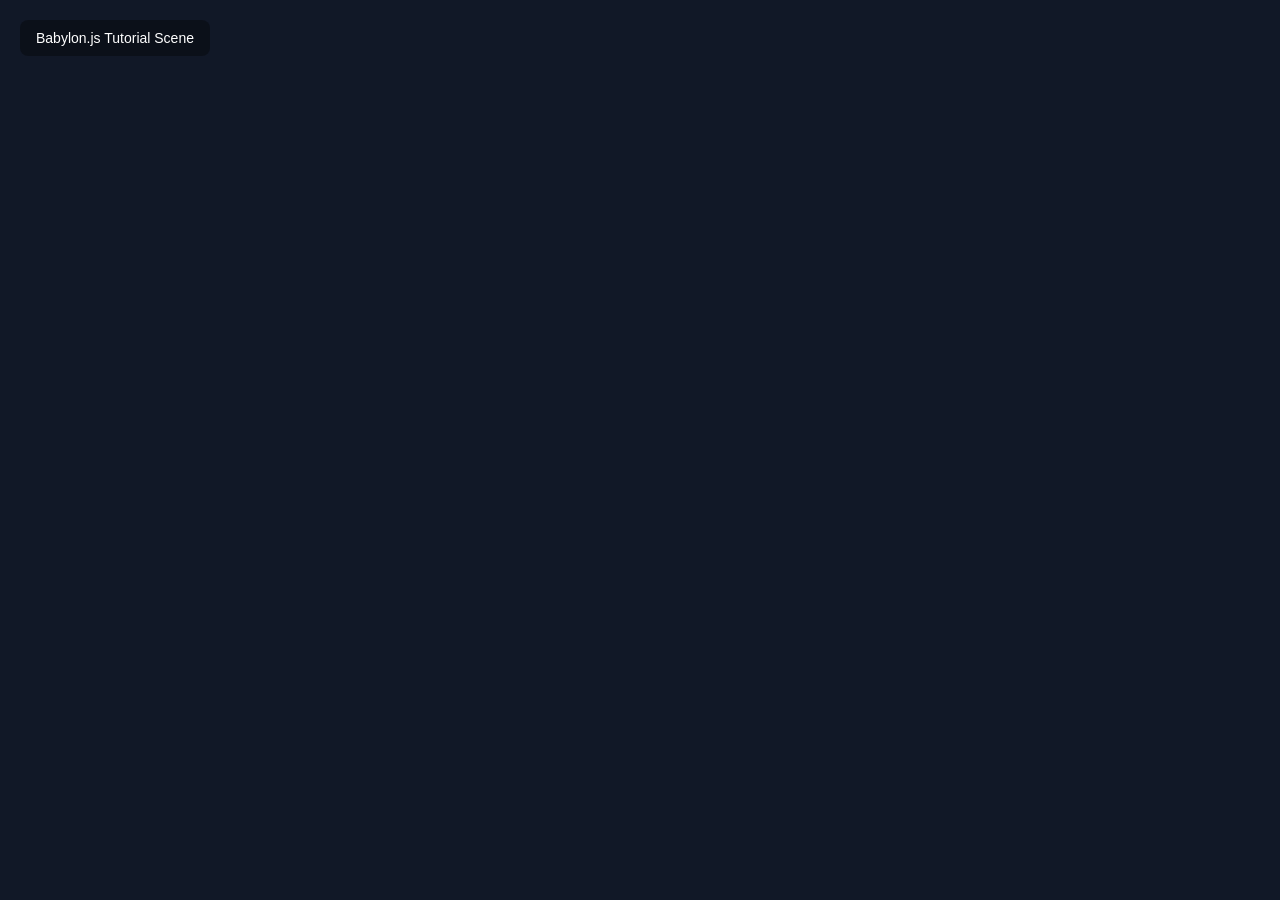
==== index.html @ eb7cc09f "Add the Babylon.js tutorial landing page" ====
<!DOCTYPE html>
<html lang="en">
  <head>
    <meta charset="UTF-8" />
    <meta name="viewport" content="width=device-width, initial-scale=1.0" />
    <title>Babylon.js Tutorial</title>
    <style>
      html, body {
        margin: 0;
        height: 100%;
        overflow: hidden;
        font-family: Arial, sans-serif;
        background: #111827;
        color: white;
      }

      canvas {
        width: 100%;
        height: 100%;
        display: block;
      }

      .info {
        position: absolute;
        top: 20px;
        left: 20px;
        padding: 10px 16px;
        background: rgba(0, 0, 0, 0.35);
        border-radius: 8px;
        font-size: 14px;
        z-index: 10;
      }
    </style>
  </head>
  <body>
    <div class="info">Babylon.js Tutorial Scene</div>
    <canvas id="renderCanvas"></canvas>

    <script src="https://cdn.babylonjs.com/babylon.js"></script>
    <script>
      const canvas = document.getElementById('renderCanvas');
      const engine = new BABYLON.Engine(canvas, true);

      const createScene = function () {
        const scene = new BABYLON.Scene(engine);
        scene.clearColor = new BABYLON.Color4(0.1, 0.1, 0.15, 1);

        const camera = new BABYLON.ArcRotateCamera(
          'camera',
          Math.PI / 2,
          Math.PI / 2.5,
          8,
          BABYLON.Vector3.Zero(),
          scene
        );
        camera.attachControl(canvas, true);

        const light = new BABYLON.HemisphericLight(
          'light',
          new BABYLON.Vector3(0, 1, 0),
          scene
        );
        light.intensity = 0.8;

        const sphere = BABYLON.MeshBuilder.CreateSphere('sphere', { diameter: 2 }, scene);
        sphere.position.y = 1;

        const ground = BABYLON.MeshBuilder.CreateGround('ground', { width: 10, height: 10 }, scene);

        const material = new BABYLON.StandardMaterial('material', scene);
        material.diffuseColor = new BABYLON.Color3(0.2, 0.6, 1);
        sphere.material = material;

        return scene;
      };

      const scene = createScene();

      engine.runRenderLoop(function () {
        scene.render();
      });

      window.addEventListener('resize', function () {
        engine.resize();
      });
    </script>
  </body>
</html>
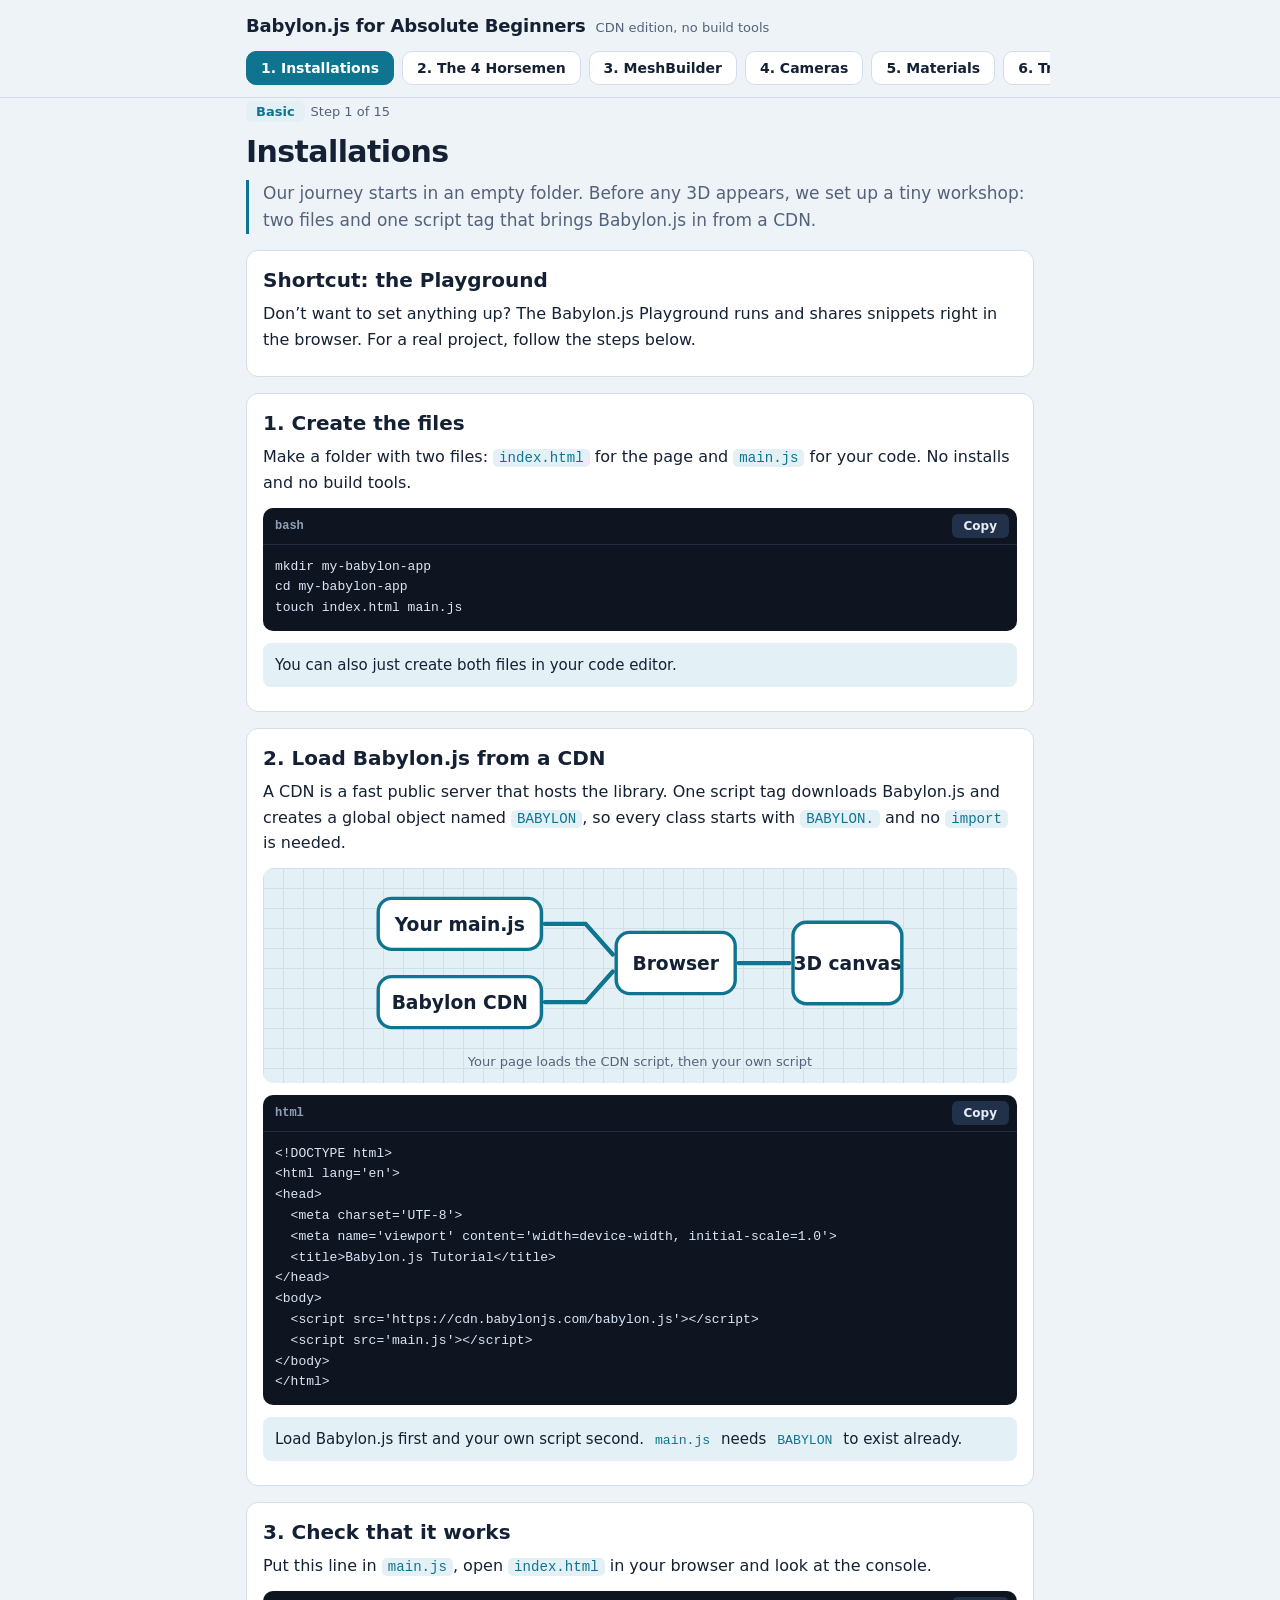
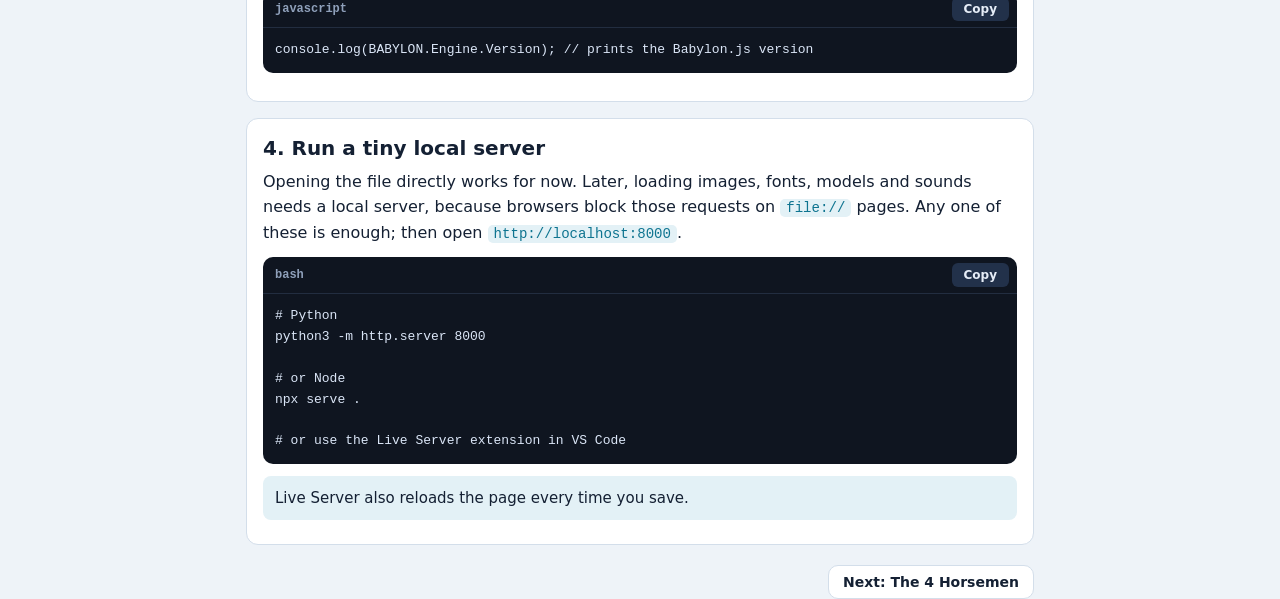
==== commit e487b2d1: "Add files via upload" ====
--- a/index.html
+++ b/index.html
@@ -1,88 +1,14 @@
 <!DOCTYPE html>
 <html lang="en">
-  <head>
-    <meta charset="UTF-8" />
-    <meta name="viewport" content="width=device-width, initial-scale=1.0" />
-    <title>Babylon.js Tutorial</title>
-    <style>
-      html, body {
-        margin: 0;
-        height: 100%;
-        overflow: hidden;
-        font-family: Arial, sans-serif;
-        background: #111827;
-        color: white;
-      }
-
-      canvas {
-        width: 100%;
-        height: 100%;
-        display: block;
-      }
-
-      .info {
-        position: absolute;
-        top: 20px;
-        left: 20px;
-        padding: 10px 16px;
-        background: rgba(0, 0, 0, 0.35);
-        border-radius: 8px;
-        font-size: 14px;
-        z-index: 10;
-      }
-    </style>
-  </head>
-  <body>
-    <div class="info">Babylon.js Tutorial Scene</div>
-    <canvas id="renderCanvas"></canvas>
-
-    <script src="https://cdn.babylonjs.com/babylon.js"></script>
-    <script>
-      const canvas = document.getElementById('renderCanvas');
-      const engine = new BABYLON.Engine(canvas, true);
-
-      const createScene = function () {
-        const scene = new BABYLON.Scene(engine);
-        scene.clearColor = new BABYLON.Color4(0.1, 0.1, 0.15, 1);
-
-        const camera = new BABYLON.ArcRotateCamera(
-          'camera',
-          Math.PI / 2,
-          Math.PI / 2.5,
-          8,
-          BABYLON.Vector3.Zero(),
-          scene
-        );
-        camera.attachControl(canvas, true);
-
-        const light = new BABYLON.HemisphericLight(
-          'light',
-          new BABYLON.Vector3(0, 1, 0),
-          scene
-        );
-        light.intensity = 0.8;
-
-        const sphere = BABYLON.MeshBuilder.CreateSphere('sphere', { diameter: 2 }, scene);
-        sphere.position.y = 1;
-
-        const ground = BABYLON.MeshBuilder.CreateGround('ground', { width: 10, height: 10 }, scene);
-
-        const material = new BABYLON.StandardMaterial('material', scene);
-        material.diffuseColor = new BABYLON.Color3(0.2, 0.6, 1);
-        sphere.material = material;
-
-        return scene;
-      };
-
-      const scene = createScene();
-
-      engine.runRenderLoop(function () {
-        scene.render();
-      });
-
-      window.addEventListener('resize', function () {
-        engine.resize();
-      });
-    </script>
-  </body>
+<head>
+<meta charset="utf-8">
+<meta name="viewport" content="width=device-width, initial-scale=1, viewport-fit=cover">
+<title>Babylon.js Tutorial for Absolute Beginners</title>
+<link rel="stylesheet" href="style.css">
+</head>
+<body>
+<header><div class="w top"><b id="t"></b><span id="g"></span></div><nav id="n" role="tablist"></nav></header>
+<main class="w" id="p"></main>
+<script src="script.js" defer></script>
+</body>
 </html>
--- a/style.css
+++ b/style.css
@@ -0,0 +1,37 @@
+:root{--bg:#eef3f8;--cd:#fff;--tx:#142033;--mu:#53627a;--ac:#0e7490;--so:#e3f1f6;--bd:#d3deea;--on:#fff;color-scheme:light;box-sizing:border-box;padding-top:env(safe-area-inset-top,0px);padding-bottom:env(safe-area-inset-bottom,0px)}
+@media(prefers-color-scheme:dark){:root:not([data-theme="light"]){--bg:#0d1420;--cd:#152033;--tx:#e6edf7;--mu:#93a3bd;--ac:#4cc9f0;--so:#102536;--bd:#243450;--on:#06202b;color-scheme:dark}}
+:root[data-theme="dark"]{--bg:#0d1420;--cd:#152033;--tx:#e6edf7;--mu:#93a3bd;--ac:#4cc9f0;--so:#102536;--bd:#243450;--on:#06202b;color-scheme:dark}
+html{scroll-padding-top:env(safe-area-inset-top,0px)}
+*,*::before,*::after{box-sizing:border-box}
+body{margin:0;background:var(--bg);color:var(--tx);font:16px/1.6 system-ui,-apple-system,"Segoe UI",sans-serif}
+body::before{content:"";position:fixed;inset:0 0 auto;height:env(safe-area-inset-top,0px);z-index:10;background:var(--bg)}
+header{position:sticky;top:env(safe-area-inset-top,0px);z-index:11;background:var(--bg);border-bottom:1px solid var(--bd)}
+.w{max-width:820px;margin:0 auto;padding:0 16px}
+.top{display:flex;gap:10px;align-items:baseline;flex-wrap:wrap;padding-top:12px}
+.top b{font-size:18px;letter-spacing:-.01em}.top span{color:var(--mu);font-size:13px}
+nav{display:flex;gap:8px;overflow-x:auto;padding:10px 16px 12px;max-width:820px;margin:0 auto;scrollbar-width:none}
+nav::-webkit-scrollbar{display:none}
+nav button,.pn button{flex:none;font:600 14px system-ui,sans-serif;border:1px solid var(--bd);background:var(--cd);color:var(--tx);padding:8px 14px;border-radius:10px;cursor:pointer}
+nav button[aria-selected="true"]{background:var(--ac);border-color:var(--ac);color:var(--on)}
+button:focus-visible{outline:2px solid var(--ac);outline-offset:2px}
+main{padding-top:20px;padding-bottom:40px}
+.lv{display:inline-block;background:var(--so);color:var(--ac);font:700 13px system-ui,sans-serif;padding:3px 10px;border-radius:6px;margin-right:6px}
+.sp{color:var(--mu);font-size:13px}
+h1{font-size:30px;line-height:1.15;margin:12px 0 10px;letter-spacing:-.02em}
+.st{font-size:17px;color:var(--mu);border-left:3px solid var(--ac);padding-left:14px;margin:0 0 8px}
+section{background:var(--cd);border:1px solid var(--bd);border-radius:12px;padding:16px;margin:16px 0}
+h2{font-size:20px;line-height:1.3;margin:0 0 6px}
+p{margin:8px 0}
+code{background:var(--so);color:var(--ac);padding:1px 6px;border-radius:5px;font:.88em ui-monospace,Menlo,Consolas,monospace}
+figure{margin:12px 0;padding:10px;border-radius:10px;background:linear-gradient(var(--bd) 1px,transparent 1px) 0 0/20px 20px,linear-gradient(90deg,var(--bd) 1px,transparent 1px) 0 0/20px 20px,var(--so)}
+figure svg{display:block;width:100%;max-height:170px}
+figcaption{font-size:13px;color:var(--mu);text-align:center;margin-top:4px}
+.b{fill:var(--cd);stroke:var(--ac);stroke-width:2}.l{fill:none;stroke:var(--ac);stroke-width:2.5;stroke-linecap:round}.g{fill:var(--ac);opacity:.3}
+svg text{fill:var(--tx);font:600 11px system-ui,sans-serif;text-anchor:middle}
+.cb{background:#0f1520;border-radius:10px;overflow:hidden;margin:12px 0}
+.ch{display:flex;justify-content:space-between;align-items:center;padding:6px 8px 6px 12px;color:#8fa0ba;font:600 12px ui-monospace,Menlo,monospace;border-bottom:1px solid #222d40}
+.ch button{font:600 12px system-ui,sans-serif;background:#22314a;color:#e6edf7;border:0;border-radius:6px;padding:5px 12px;cursor:pointer}
+pre{margin:0;padding:12px;overflow-x:auto;color:#dbe6f7;font:13px/1.6 ui-monospace,Menlo,Consolas,monospace}
+pre code{background:none;color:inherit;padding:0;font:inherit}
+.tip{background:var(--so);border-radius:8px;padding:10px 12px;font-size:15px}
+.pn{display:flex;justify-content:space-between;gap:8px;margin-top:20px}
